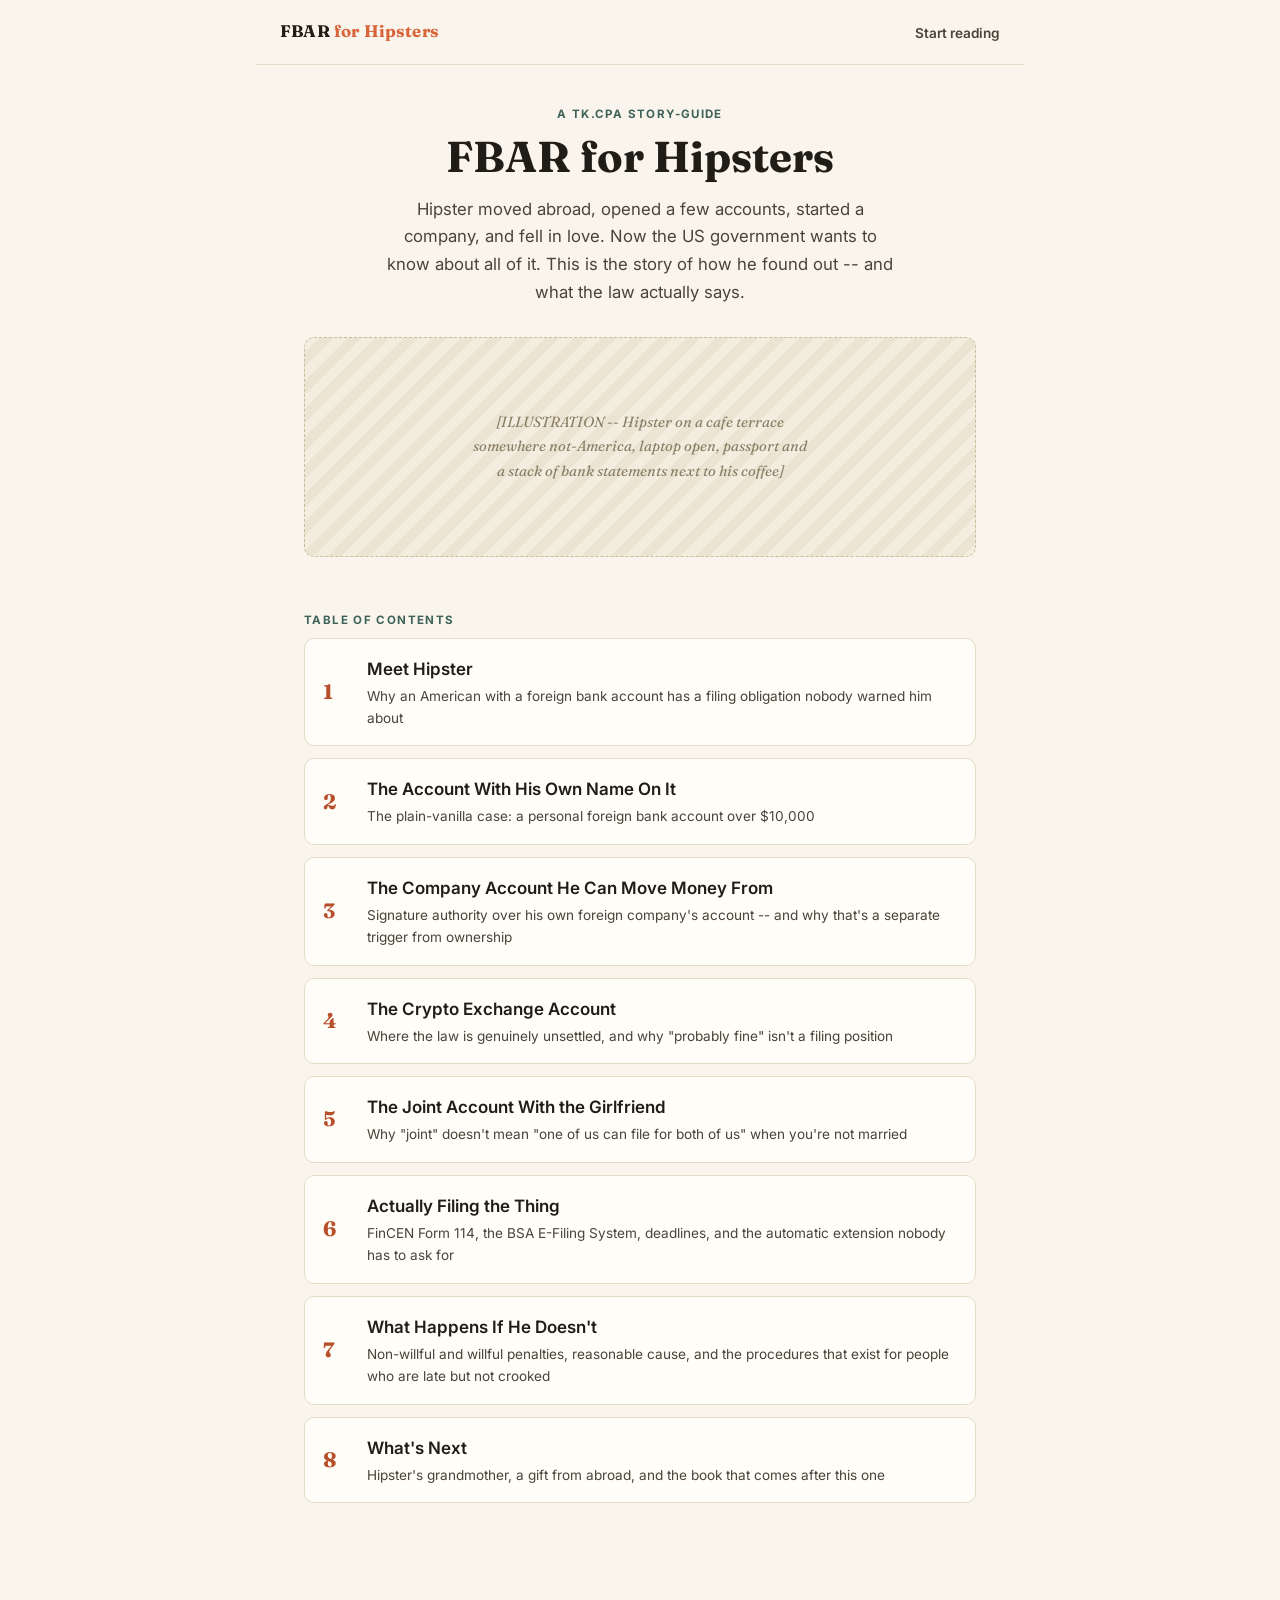
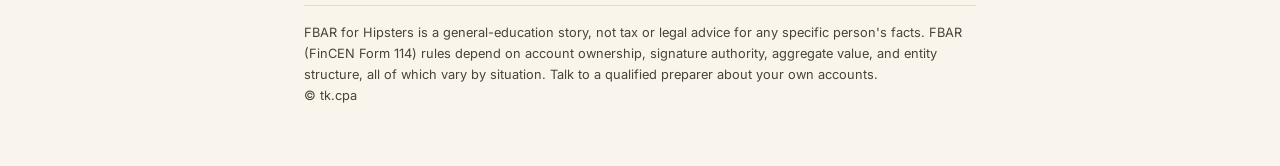
==== index.html @ a2e82397 "Add files via upload" ====
<!doctype html>
<html lang="en">
<head>
<meta charset="utf-8">
<meta name="viewport" content="width=device-width, initial-scale=1">
<title>FBAR for Hipsters -- The Foreign Bank Account Report, Explained Through One Very Confused Expat</title>
<meta name="description" content="FBAR for Hipsters walks through FinCEN Form 114 -- the Report of Foreign Bank and Financial Accounts -- through the story of Hipster, an expat entrepreneur who has no idea why the US government cares about his bank account in another country.">
<link rel="canonical" href="https://fbarbook.com/">
<link rel="stylesheet" href="assets/style.css">
<meta property="og:type" content="book">
<meta property="og:title" content="FBAR for Hipsters">
<meta property="og:description" content="The Report of Foreign Bank and Financial Accounts, explained through one very confused expat entrepreneur.">
<meta property="og:url" content="https://fbarbook.com/">
<meta name="twitter:card" content="summary">
<script type="application/ld+json">
{
  "@context": "https://schema.org",
  "@type": "Book",
  "name": "FBAR for Hipsters",
  "description": "A story-driven guide to FinCEN Form 114 (the FBAR) for US persons with foreign financial accounts, told through the story of an expat entrepreneur named Hipster.",
  "author": {"@type":"Organization","name":"tk.cpa"},
  "inLanguage": "en",
  "url": "https://fbarbook.com/",
  "genre": "Educational",
  "about": {"@type":"Thing","name":"Report of Foreign Bank and Financial Accounts (FBAR)"}
}
</script>
</head>
<body>
<header class="site-header">
  <a class="brand" href="index.html">FBAR <span>for Hipsters</span></a>
  <nav><a href="01-meet-hipster.html">Start reading</a></nav>
</header>

<main class="page cover">
  <p class="kicker">A tk.cpa story-guide</p>
  <h1>FBAR for Hipsters</h1>
  <p class="lede">Hipster moved abroad, opened a few accounts, started a company, and fell in love. Now the US government wants to know about all of it. This is the story of how he found out -- and what the law actually says.</p>
  <div class="illo" aria-hidden="true"><span>[ILLUSTRATION -- Hipster on a cafe terrace somewhere not-America, laptop open, passport and a stack of bank statements next to his coffee]</span></div>
</main>

<main class="page" style="padding-top:0;">
  <p class="kicker">Table of contents</p>
  <ol class="toc">
    <li><a href="01-meet-hipster.html"><span class="num">1</span><span><span class="t-title">Meet Hipster</span><span class="t-desc">Why an American with a foreign bank account has a filing obligation nobody warned him about</span></span></a></li>
    <li><a href="02-personal-account.html"><span class="num">2</span><span><span class="t-title">The Account With His Own Name On It</span><span class="t-desc">The plain-vanilla case: a personal foreign bank account over $10,000</span></span></a></li>
    <li><a href="03-signature-authority.html"><span class="num">3</span><span><span class="t-title">The Company Account He Can Move Money From</span><span class="t-desc">Signature authority over his own foreign company's account -- and why that's a separate trigger from ownership</span></span></a></li>
    <li><a href="04-crypto-account.html"><span class="num">4</span><span><span class="t-title">The Crypto Exchange Account</span><span class="t-desc">Where the law is genuinely unsettled, and why "probably fine" isn't a filing position</span></span></a></li>
    <li><a href="05-joint-account.html"><span class="num">5</span><span><span class="t-title">The Joint Account With the Girlfriend</span><span class="t-desc">Why "joint" doesn't mean "one of us can file for both of us" when you're not married</span></span></a></li>
    <li><a href="06-filing-the-fbar.html"><span class="num">6</span><span><span class="t-title">Actually Filing the Thing</span><span class="t-desc">FinCEN Form 114, the BSA E-Filing System, deadlines, and the automatic extension nobody has to ask for</span></span></a></li>
    <li><a href="07-penalties.html"><span class="num">7</span><span><span class="t-title">What Happens If He Doesn't</span><span class="t-desc">Non-willful and willful penalties, reasonable cause, and the procedures that exist for people who are late but not crooked</span></span></a></li>
    <li><a href="08-whats-next.html"><span class="num">8</span><span><span class="t-title">What's Next</span><span class="t-desc">Hipster's grandmother, a gift from abroad, and the book that comes after this one</span></span></a></li>
  </ol>
</main>

<footer class="site-footer">
  <div class="disclaimer">FBAR for Hipsters is a general-education story, not tax or legal advice for any specific person's facts. FBAR (FinCEN Form 114) rules depend on account ownership, signature authority, aggregate value, and entity structure, all of which vary by situation. Talk to a qualified preparer about your own accounts.<br>&copy; tk.cpa</div>
</footer>
</body>
</html>
---- assets/style.css ----
/* FBAR for Hipsters -- shared stylesheet */

@import url('https://fonts.googleapis.com/css2?family=Fraunces:ital,opsz,wght@0,9..144,400;0,9..144,600;0,9..144,700;1,9..144,500&family=Inter:wght@400;500;600;700&display=swap');

:root{
  --bg:#faf5ec;
  --paper:#fffdf8;
  --ink:#201c16;
  --ink-soft:#4a4438;
  --accent:#d9643a;
  --accent-dark:#b74f2b;
  --sage:#3e6259;
  --line:#e4dcc9;
  --law-bg:#f1ece0;
  --max:720px;
}

*{box-sizing:border-box;}

html{scroll-behavior:smooth;}

body{
  margin:0;
  background:var(--bg);
  color:var(--ink);
  font-family:'Inter',system-ui,sans-serif;
  font-size:17px;
  line-height:1.65;
  -webkit-font-smoothing:antialiased;
}

a{color:var(--accent-dark);text-decoration-thickness:1px;}
a:hover{color:var(--accent);}

h1,h2,h3,.display{
  font-family:'Fraunces',Georgia,serif;
  font-weight:700;
  line-height:1.15;
  color:var(--ink);
}

.site-header{
  border-bottom:1px solid var(--line);
  padding:18px 24px;
  display:flex;
  align-items:center;
  justify-content:space-between;
  max-width:calc(var(--max) + 48px);
  margin:0 auto;
}

.site-header .brand{
  font-family:'Fraunces',serif;
  font-weight:700;
  font-size:1.05rem;
  text-decoration:none;
  color:var(--ink);
  letter-spacing:.01em;
}

.site-header .brand span{color:var(--accent);}

.site-header nav a{
  font-size:.85rem;
  color:var(--ink-soft);
  text-decoration:none;
  margin-left:18px;
  font-weight:600;
}

.site-header nav a:hover{color:var(--accent-dark);}

main.page{
  max-width:var(--max);
  margin:0 auto;
  padding:40px 24px 24px;
  animation:turnIn .55s cubic-bezier(.2,.7,.3,1) both;
  transform-style:preserve-3d;
  perspective:1400px;
}

@keyframes turnIn{
  from{opacity:0; transform:rotateY(-6deg) translateX(-18px);}
  to{opacity:1; transform:none;}
}

@media (prefers-reduced-motion: reduce){
  main.page{animation:none;}
}

.kicker{
  text-transform:uppercase;
  letter-spacing:.12em;
  font-size:.72rem;
  font-weight:700;
  color:var(--sage);
  margin:0 0 8px;
}

h1.title{font-size:2.1rem;margin:0 0 6px;}
.subtitle{color:var(--ink-soft);font-size:1.02rem;margin:0 0 28px;}

.illo{
  border:1.5px dashed #c9bd9d;
  background:repeating-linear-gradient(135deg,#f3ede0,#f3ede0 10px,#ece4d2 10px,#ece4d2 20px);
  border-radius:10px;
  min-height:220px;
  display:flex;
  align-items:center;
  justify-content:center;
  text-align:center;
  padding:18px;
  margin:0 0 30px;
}

.illo span{
  font-family:'Fraunces',serif;
  font-style:italic;
  color:#8a7f66;
  font-size:.92rem;
  max-width:340px;
}

.story p{margin:0 0 18px;}
.story p:first-of-type::first-letter{
  font-family:'Fraunces',serif;
  font-weight:700;
  font-size:2.6rem;
  float:left;
  line-height:.85;
  padding:6px 8px 0 0;
  color:var(--accent-dark);
}

.callout{
  background:var(--law-bg);
  border-left:4px solid var(--sage);
  border-radius:6px;
  padding:18px 20px;
  margin:26px 0;
}

.callout.law{border-left-color:var(--sage);}
.callout.flag{border-left-color:var(--accent);background:#fbeee5;}
.callout.bottom{border-left-color:var(--ink);background:#efe9db;}

.callout h3{
  font-family:'Inter',sans-serif;
  text-transform:uppercase;
  letter-spacing:.08em;
  font-size:.75rem;
  font-weight:700;
  margin:0 0 10px;
  color:var(--ink-soft);
}

.callout ul{margin:8px 0 0;padding-left:20px;}
.callout li{margin:0 0 8px;}
.callout p{margin:0 0 10px;}
.callout p:last-child{margin-bottom:0;}
.cite{font-size:.86rem;color:var(--ink-soft);}

.pagenav{
  display:flex;
  justify-content:space-between;
  align-items:center;
  margin-top:44px;
  padding-top:22px;
  border-top:1px solid var(--line);
  gap:12px;
}

.pagenav a{
  text-decoration:none;
  font-weight:600;
  font-size:.92rem;
  color:var(--ink);
  border:1.5px solid var(--line);
  border-radius:8px;
  padding:10px 16px;
  display:flex;
  align-items:center;
  gap:8px;
  max-width:44%;
  transition:border-color .15s, transform .15s;
}

.pagenav a:hover{border-color:var(--accent);transform:translateY(-1px);}
.pagenav a.next{margin-left:auto;text-align:right;flex-direction:row-reverse;}
.pagenav .arrow{color:var(--accent-dark);font-size:1.1rem;}
.pagenav .toc-link{border:none;color:var(--ink-soft);font-weight:600;}

.site-footer{
  max-width:var(--max);
  margin:0 auto;
  padding:30px 24px 60px;
  font-size:.8rem;
  color:var(--ink-soft);
}

.site-footer .disclaimer{
  border-top:1px solid var(--line);
  padding-top:16px;
  margin-top:8px;
}

/* index / TOC page */
.cover{
  text-align:center;
  padding:60px 24px 30px;
}
.cover .kicker{justify-content:center;}
.cover h1{font-size:2.7rem;margin:8px 0 14px;}
.cover p.lede{color:var(--ink-soft);max-width:520px;margin:0 auto 30px;font-size:1.05rem;}

.toc{
  list-style:none;
  margin:0 auto 40px;
  padding:0;
  max-width:var(--max);
}
.toc li{
  border:1px solid var(--line);
  border-radius:10px;
  margin-bottom:12px;
  background:var(--paper);
}
.toc a{
  display:flex;
  align-items:center;
  gap:16px;
  padding:16px 18px;
  text-decoration:none;
  color:var(--ink);
}
.toc a:hover{border-color:var(--accent);}
.toc .num{
  font-family:'Fraunces',serif;
  font-weight:700;
  color:var(--accent-dark);
  font-size:1.3rem;
  min-width:28px;
}
.toc .t-title{font-weight:600;display:block;}
.toc .t-desc{color:var(--ink-soft);font-size:.85rem;display:block;margin-top:2px;}
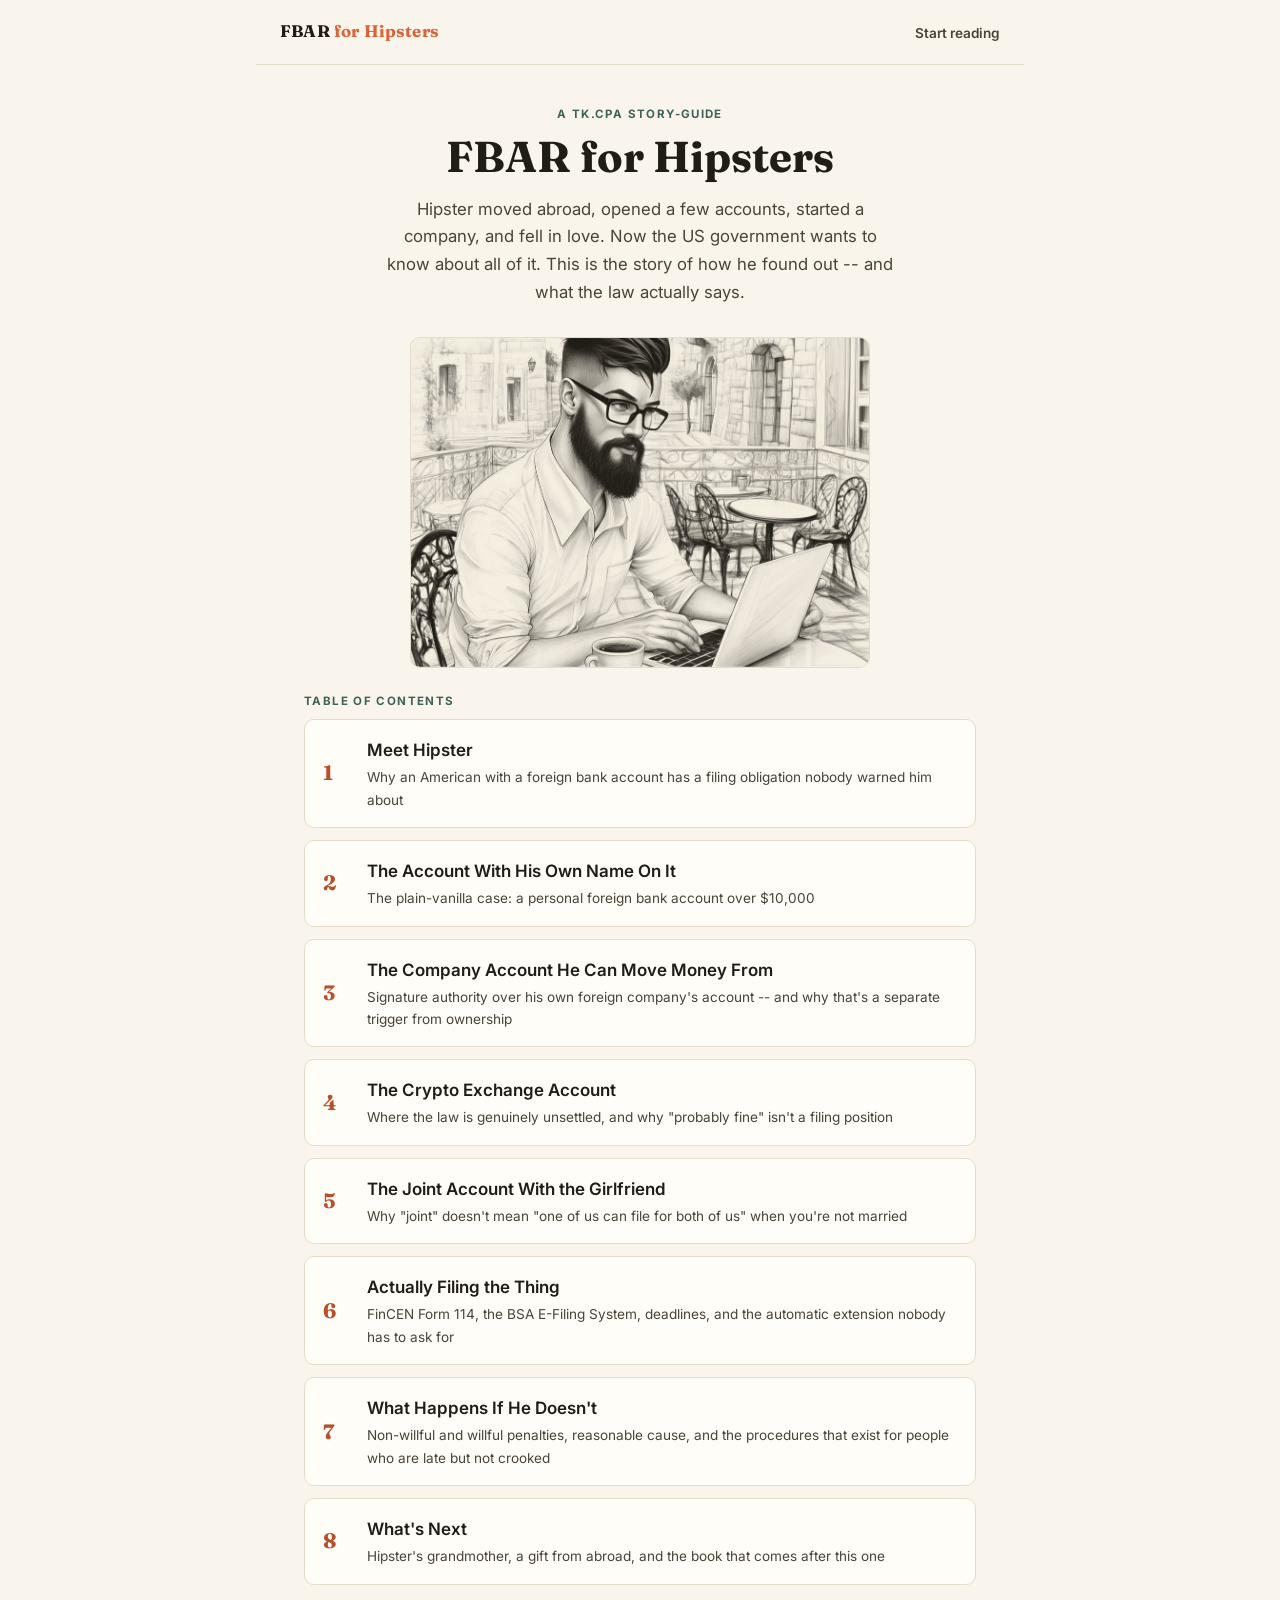
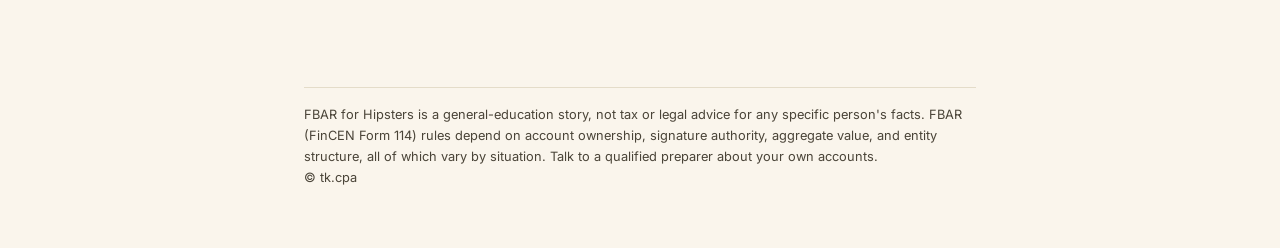
==== commit a57abda2: "Add files via upload" ====
--- a/index.html
+++ b/index.html
@@ -36,7 +36,9 @@
   <p class="kicker">A tk.cpa story-guide</p>
   <h1>FBAR for Hipsters</h1>
   <p class="lede">Hipster moved abroad, opened a few accounts, started a company, and fell in love. Now the US government wants to know about all of it. This is the story of how he found out -- and what the law actually says.</p>
-  <div class="illo" aria-hidden="true"><span>[ILLUSTRATION -- Hipster on a cafe terrace somewhere not-America, laptop open, passport and a stack of bank statements next to his coffee]</span></div>
+  <div class="illo has-img cover-illo">
+    <img src="assets/images/01-hipster-intro.jpg" alt="Hipster, bearded and bespectacled, working on a laptop at a cafe table on a terrace abroad, with a cup of coffee beside him." loading="lazy" width="960" height="691">
+  </div>
 </main>
 
 <main class="page" style="padding-top:0;">
--- a/assets/style.css
+++ b/assets/style.css
@@ -121,6 +121,22 @@
   max-width:340px;
 }
 
+.illo.has-img{
+  padding:0;
+  overflow:hidden;
+  background:none;
+  border-style:solid;
+  border-color:var(--line);
+}
+
+.illo.has-img img{
+  display:block;
+  width:100%;
+  height:100%;
+  object-fit:cover;
+  min-height:220px;
+}
+
 .story p{margin:0 0 18px;}
 .story p:first-of-type::first-letter{
   font-family:'Fraunces',serif;
@@ -213,6 +229,13 @@
 .cover h1{font-size:2.7rem;margin:8px 0 14px;}
 .cover p.lede{color:var(--ink-soft);max-width:520px;margin:0 auto 30px;font-size:1.05rem;}
 
+.cover-illo{
+  max-width:460px;
+  margin:0 auto;
+  min-height:0;
+}
+.cover-illo img{min-height:0;}
+
 .toc{
   list-style:none;
   margin:0 auto 40px;
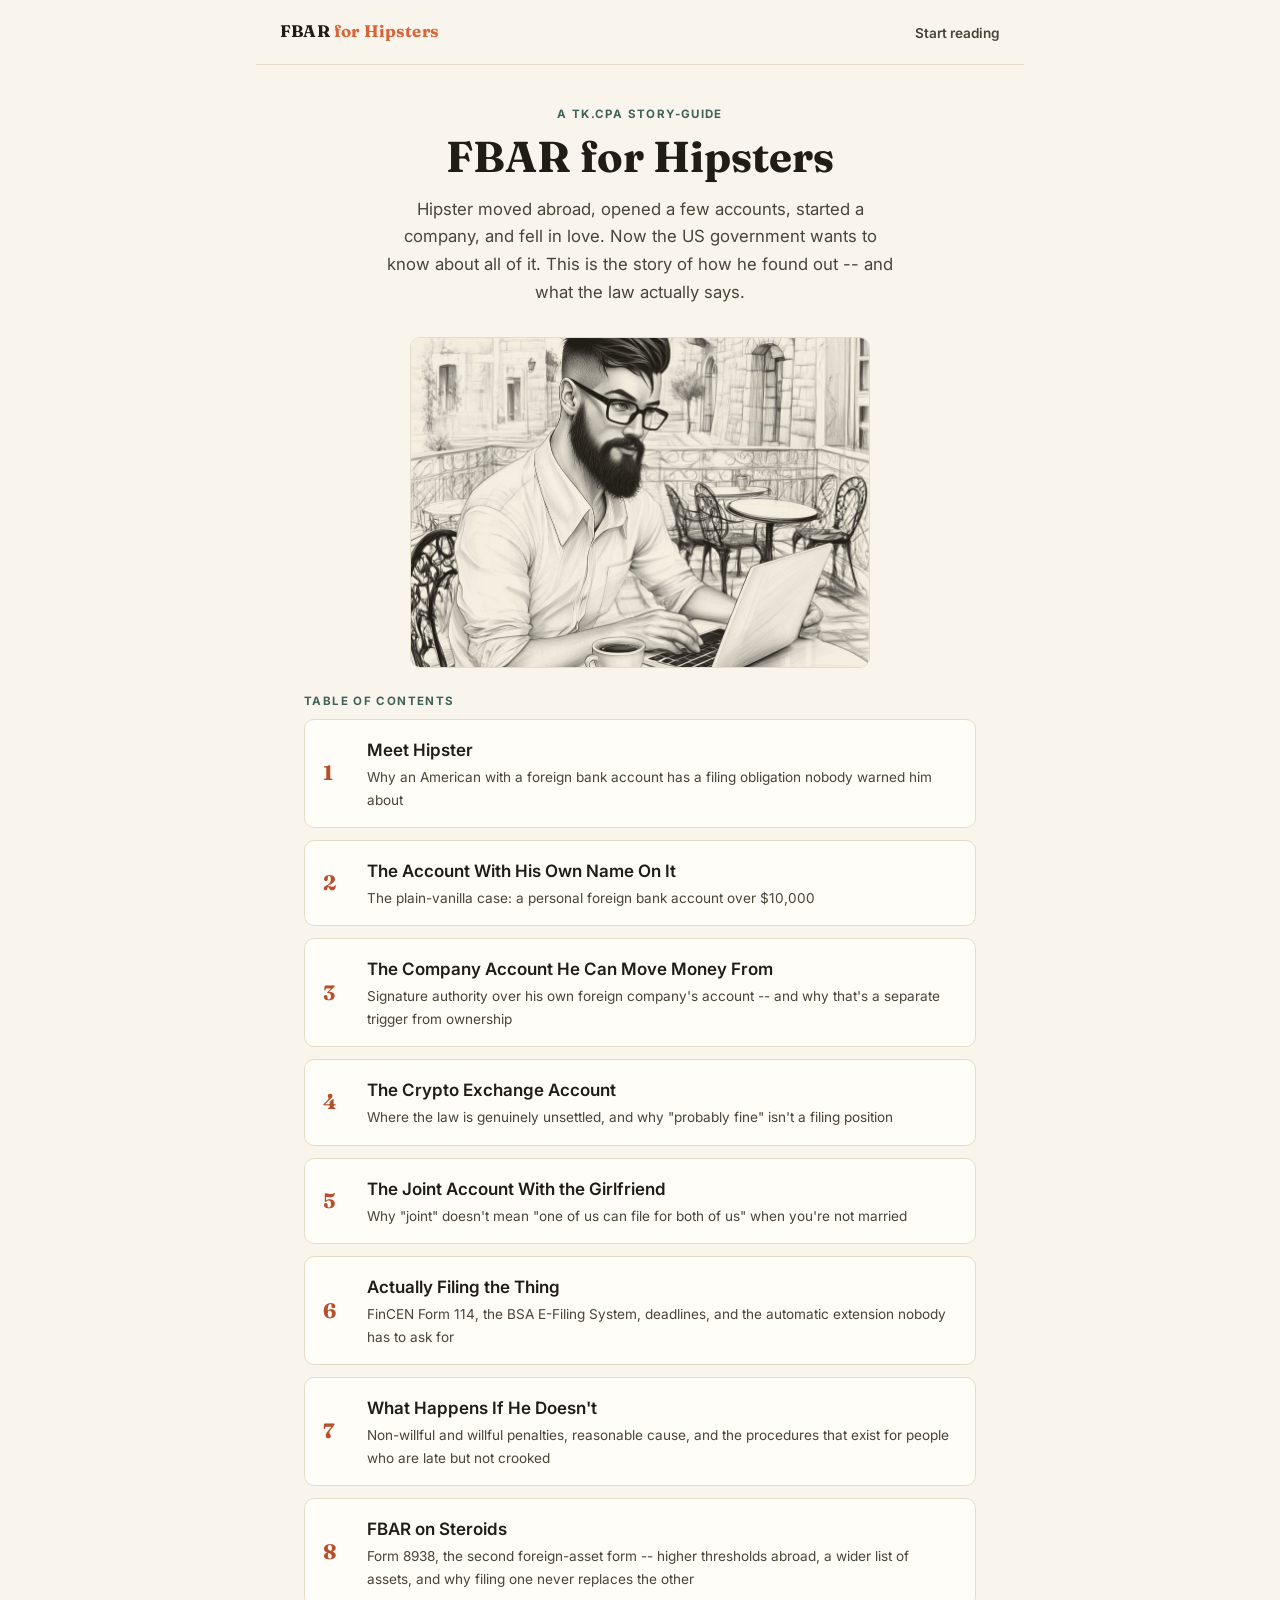
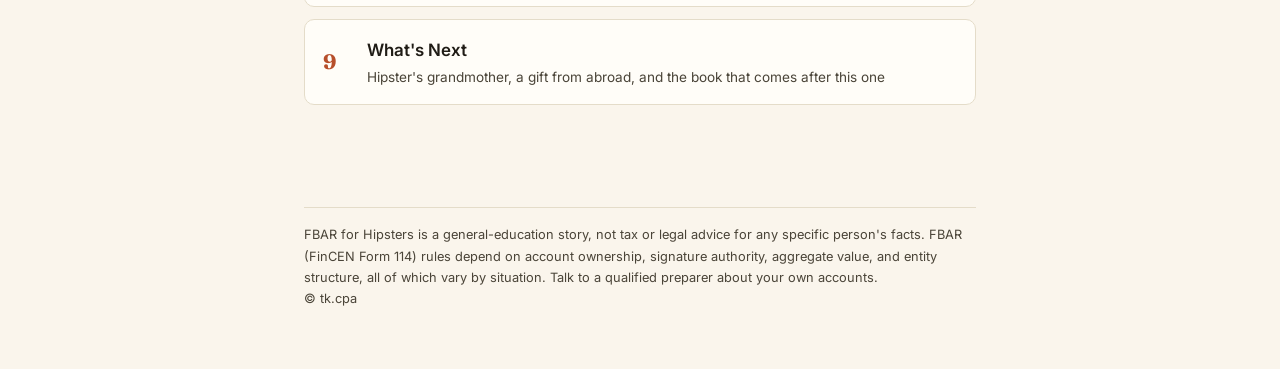
==== commit ffc10f1d: "Add Chapter 8 (Form 8938), renumber What's Next to Chapter 9, add bank-counter image to Chapter 2 - " ====
--- a/index.html
+++ b/index.html
@@ -51,7 +51,8 @@
     <li><a href="05-joint-account.html"><span class="num">5</span><span><span class="t-title">The Joint Account With the Girlfriend</span><span class="t-desc">Why "joint" doesn't mean "one of us can file for both of us" when you're not married</span></span></a></li>
     <li><a href="06-filing-the-fbar.html"><span class="num">6</span><span><span class="t-title">Actually Filing the Thing</span><span class="t-desc">FinCEN Form 114, the BSA E-Filing System, deadlines, and the automatic extension nobody has to ask for</span></span></a></li>
     <li><a href="07-penalties.html"><span class="num">7</span><span><span class="t-title">What Happens If He Doesn't</span><span class="t-desc">Non-willful and willful penalties, reasonable cause, and the procedures that exist for people who are late but not crooked</span></span></a></li>
-    <li><a href="08-whats-next.html"><span class="num">8</span><span><span class="t-title">What's Next</span><span class="t-desc">Hipster's grandmother, a gift from abroad, and the book that comes after this one</span></span></a></li>
+    <li><a href="08-fbar-on-steroids.html"><span class="num">8</span><span><span class="t-title">FBAR on Steroids</span><span class="t-desc">Form 8938, the second foreign-asset form -- higher thresholds abroad, a wider list of assets, and why filing one never replaces the other</span></span></a></li>
+    <li><a href="09-whats-next.html"><span class="num">9</span><span><span class="t-title">What's Next</span><span class="t-desc">Hipster's grandmother, a gift from abroad, and the book that comes after this one</span></span></a></li>
   </ol>
 </main>
 
--- a/assets/style.css
+++ b/assets/style.css
@@ -229,12 +229,12 @@
 .cover h1{font-size:2.7rem;margin:8px 0 14px;}
 .cover p.lede{color:var(--ink-soft);max-width:520px;margin:0 auto 30px;font-size:1.05rem;}
 
-.cover-illo{
+.illo.has-img.cover-illo{
   max-width:460px;
   margin:0 auto;
   min-height:0;
 }
-.cover-illo img{min-height:0;}
+.illo.has-img.cover-illo img{min-height:0;}
 
 .toc{
   list-style:none;
@@ -266,3 +266,9 @@
 }
 .toc .t-title{font-weight:600;display:block;}
 .toc .t-desc{color:var(--ink-soft);font-size:.85rem;display:block;margin-top:2px;}
+
+.cmp-wrap{overflow-x:auto;margin:0 0 26px;}
+.cmp{width:100%;border-collapse:collapse;font-size:.93rem;background:var(--paper);}
+.cmp th,.cmp td{border:1px solid var(--line);padding:9px 11px;text-align:left;vertical-align:top;}
+.cmp th{background:var(--law-bg);font-family:'Fraunces',serif;font-size:.9rem;}
+.cmp td:first-child{font-weight:600;}
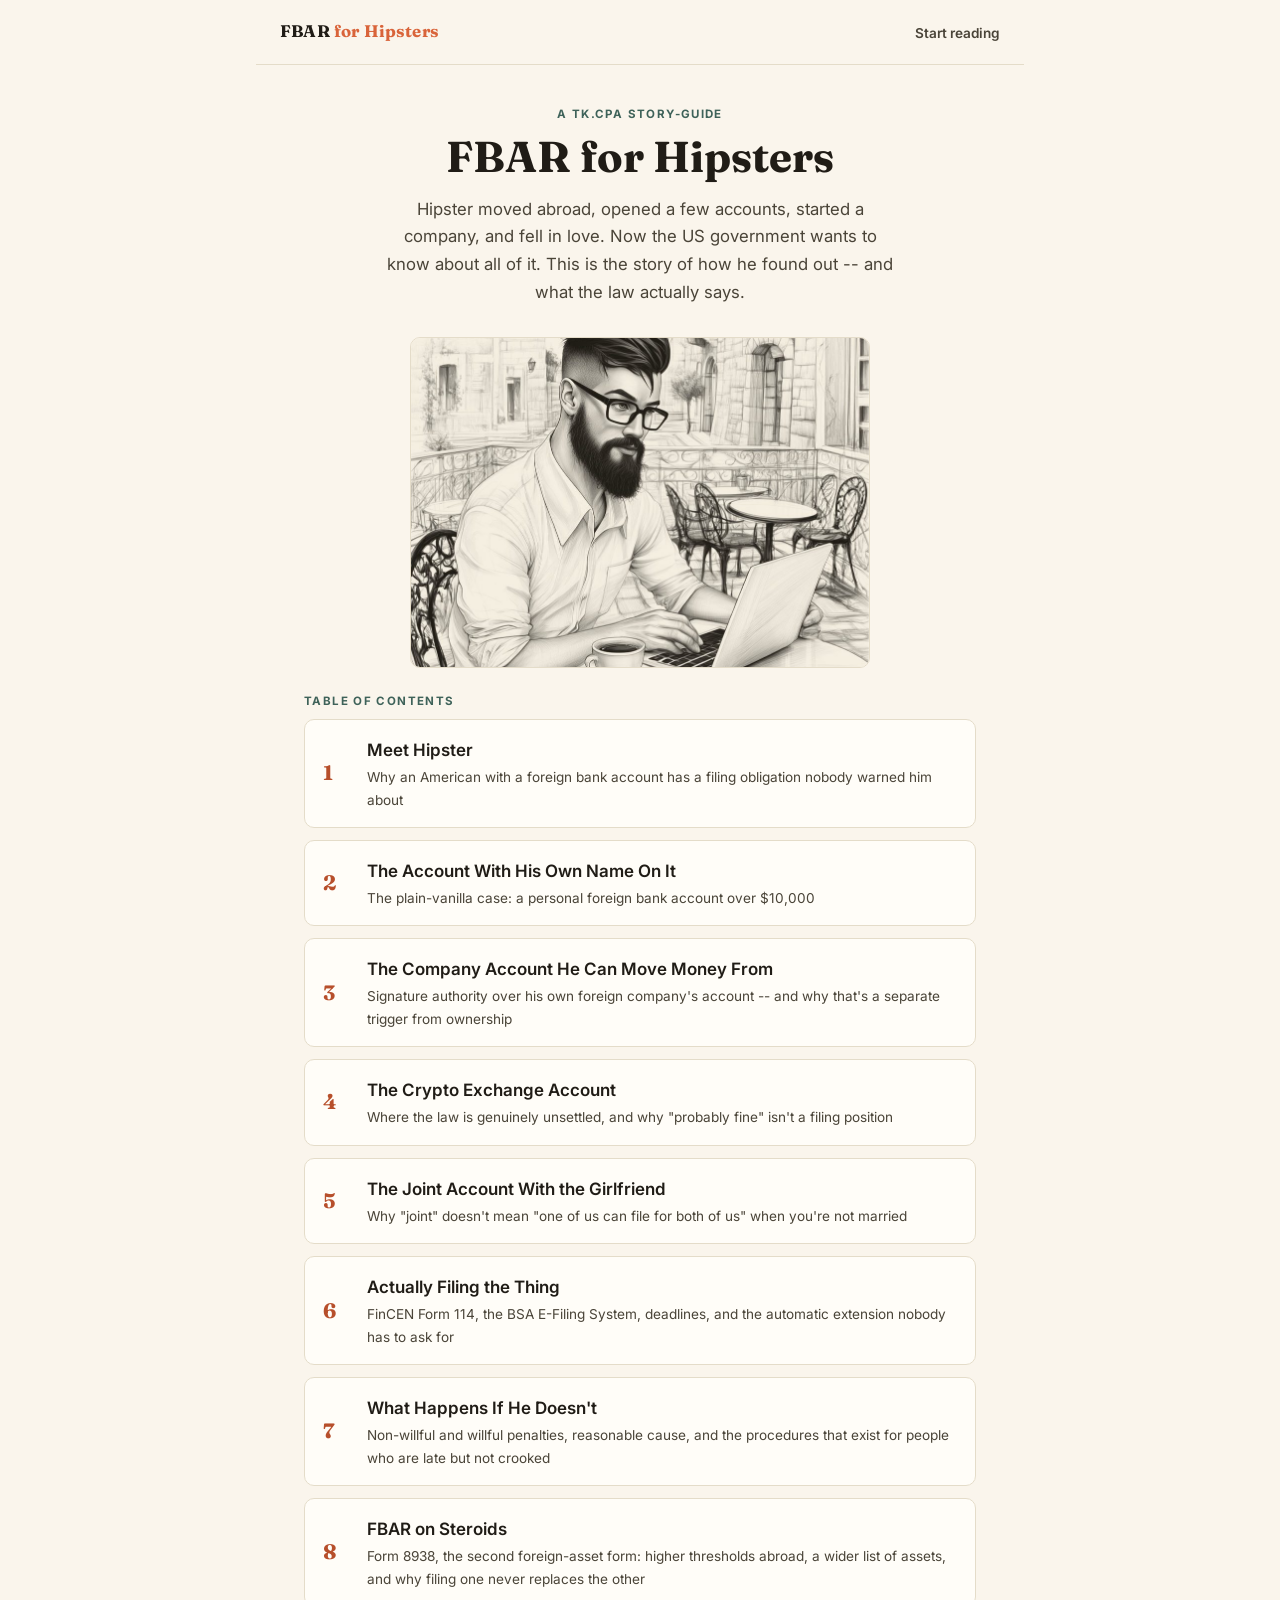
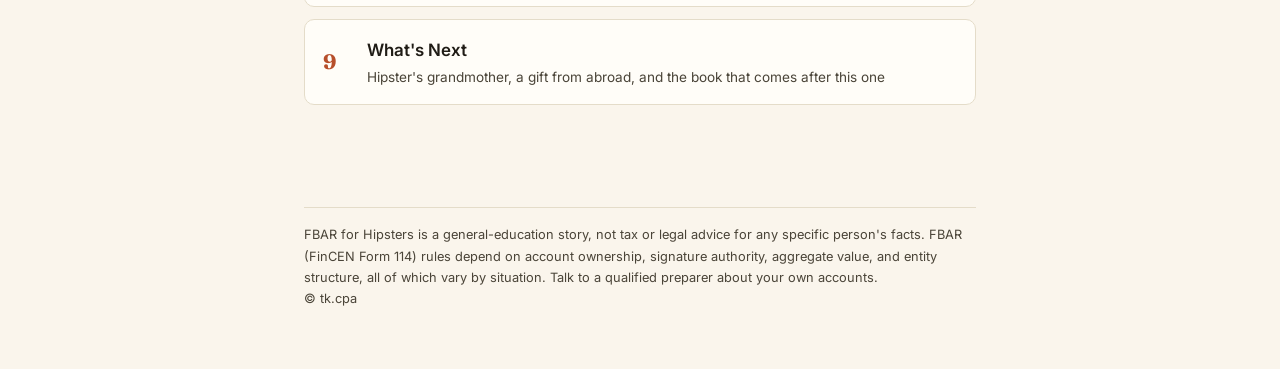
==== commit 24719210: "Reword Chapter 3 and 8 subtitles to avoid a line break splitting the double hyphen Co-Authored-By: C" ====
--- a/index.html
+++ b/index.html
@@ -51,7 +51,7 @@
     <li><a href="05-joint-account.html"><span class="num">5</span><span><span class="t-title">The Joint Account With the Girlfriend</span><span class="t-desc">Why "joint" doesn't mean "one of us can file for both of us" when you're not married</span></span></a></li>
     <li><a href="06-filing-the-fbar.html"><span class="num">6</span><span><span class="t-title">Actually Filing the Thing</span><span class="t-desc">FinCEN Form 114, the BSA E-Filing System, deadlines, and the automatic extension nobody has to ask for</span></span></a></li>
     <li><a href="07-penalties.html"><span class="num">7</span><span><span class="t-title">What Happens If He Doesn't</span><span class="t-desc">Non-willful and willful penalties, reasonable cause, and the procedures that exist for people who are late but not crooked</span></span></a></li>
-    <li><a href="08-fbar-on-steroids.html"><span class="num">8</span><span><span class="t-title">FBAR on Steroids</span><span class="t-desc">Form 8938, the second foreign-asset form -- higher thresholds abroad, a wider list of assets, and why filing one never replaces the other</span></span></a></li>
+    <li><a href="08-fbar-on-steroids.html"><span class="num">8</span><span><span class="t-title">FBAR on Steroids</span><span class="t-desc">Form 8938, the second foreign-asset form: higher thresholds abroad, a wider list of assets, and why filing one never replaces the other</span></span></a></li>
     <li><a href="09-whats-next.html"><span class="num">9</span><span><span class="t-title">What's Next</span><span class="t-desc">Hipster's grandmother, a gift from abroad, and the book that comes after this one</span></span></a></li>
   </ol>
 </main>
